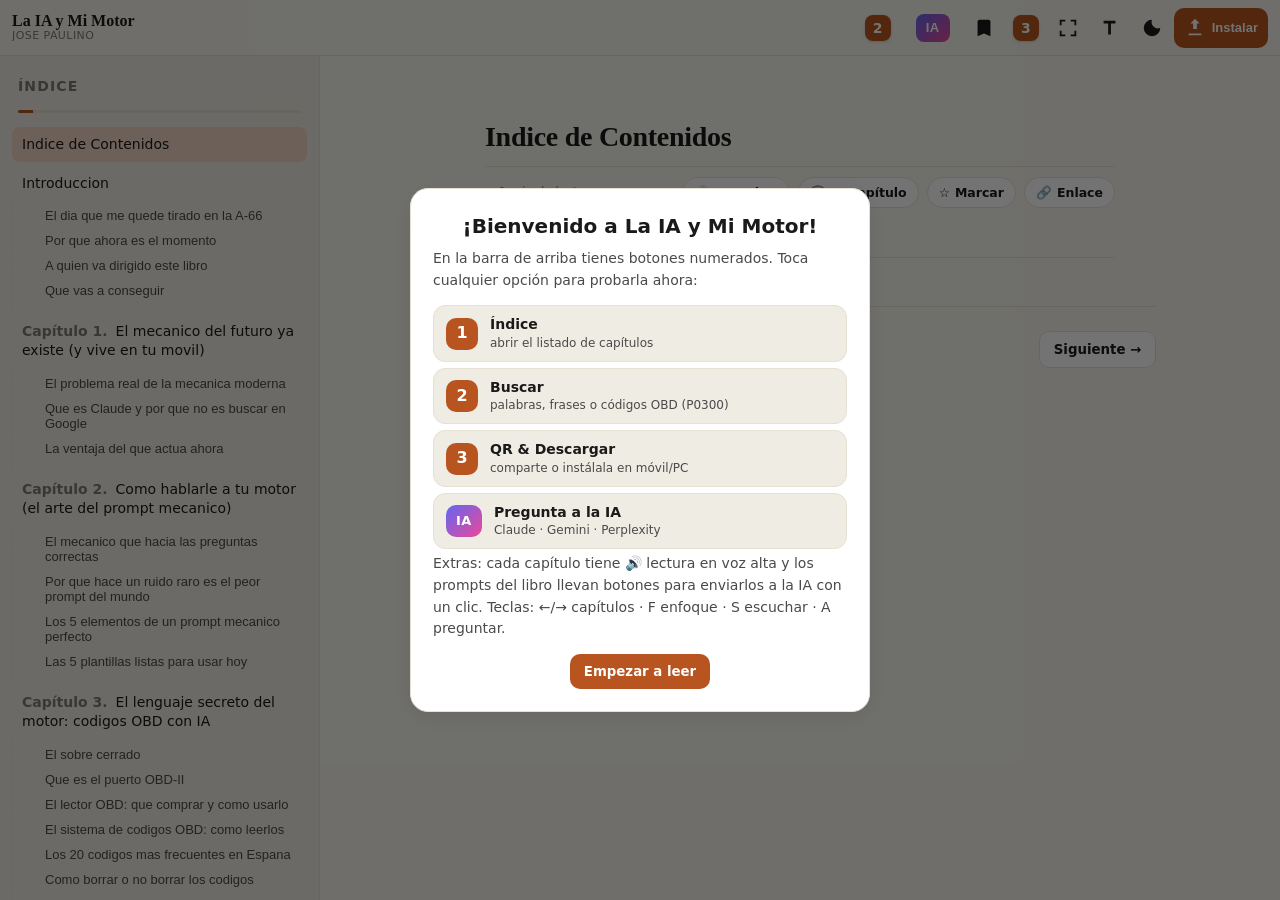
==== index.html @ 802b032d "Rebuild reader at supreme level after sandbox reset The sandbox wiped the previous working tree (com" ====
<!doctype html>
<html lang="es">
<head>
  <meta charset="utf-8" />
  <meta name="viewport" content="width=device-width,initial-scale=1,viewport-fit=cover" />
  <meta name="theme-color" content="#0b0d12" media="(prefers-color-scheme: dark)" />
  <meta name="theme-color" content="#f7f5ef" media="(prefers-color-scheme: light)" />
  <meta name="description" content="La IA y Mi Motor — Libro completo en formato PWA con QR, lectura en voz alta, prompts ejecutables y asistentes IA integrados." />
  <meta name="apple-mobile-web-app-capable" content="yes" />
  <meta name="apple-mobile-web-app-status-bar-style" content="black-translucent" />
  <meta name="apple-mobile-web-app-title" content="La IA y Mi Motor" />
  <link rel="manifest" href="manifest.webmanifest" />
  <link rel="icon" href="icon.svg" type="image/svg+xml" />
  <link rel="apple-touch-icon" href="icon.svg" />
  <link rel="stylesheet" href="styles.css" />
  <title>La IA y Mi Motor — PWA</title>
</head>
<body data-theme="auto" data-font="m">
  <header class="app-header">
    <button id="btnToc" class="icon-btn num" aria-label="Índice de capítulos" title="Abrir índice">
      <span class="num-badge">1</span>
    </button>
    <div class="brand">
      <strong>La IA y Mi Motor</strong>
      <span class="brand-sub">Jose Paulino</span>
    </div>
    <div class="header-actions">
      <button id="btnSearch" class="icon-btn num" aria-label="Buscar en el libro" title="Buscar (Ctrl+K)">
        <span class="num-badge">2</span>
      </button>
      <button id="btnAI" class="icon-btn ai" aria-label="Preguntar a la IA" title="Preguntar a Claude · Gemini · Perplexity (A)">
        <span class="ai-label">IA</span>
      </button>
      <button id="btnBookmark" class="icon-btn" aria-label="Marcadores" title="Marcadores">
        <svg viewBox="0 0 24 24" width="22" height="22" aria-hidden="true"><path fill="currentColor" d="M17 3H7a2 2 0 0 0-2 2v16l7-3 7 3V5a2 2 0 0 0-2-2Z"/></svg>
      </button>
      <button id="btnQR" class="icon-btn num" aria-label="QR y descargar app" title="Compartir QR · Descargar app (móvil/PC)">
        <span class="num-badge">3</span>
      </button>
      <button id="btnFocus" class="icon-btn" aria-label="Modo enfoque" title="Modo enfoque (F)">
        <svg viewBox="0 0 24 24" width="22" height="22" aria-hidden="true"><path fill="currentColor" d="M5 5h4V3H3v6h2V5Zm14 0v4h2V3h-6v2h4ZM5 19v-4H3v6h6v-2H5Zm14 0h-4v2h6v-6h-2v4Z"/></svg>
      </button>
      <button id="btnFont" class="icon-btn" aria-label="Tamaño de texto" title="Tamaño de texto">
        <svg viewBox="0 0 24 24" width="22" height="22" aria-hidden="true"><path fill="currentColor" d="M5 4v3h5v12h3V7h5V4H5Z"/></svg>
      </button>
      <button id="btnTheme" class="icon-btn" aria-label="Tema" title="Tema">
        <svg viewBox="0 0 24 24" width="22" height="22" aria-hidden="true"><path fill="currentColor" d="M12 3a9 9 0 1 0 9 9 7 7 0 0 1-9-9Z"/></svg>
      </button>
      <button id="btnInstall" class="icon-btn install" hidden aria-label="Instalar" title="Instalar como app">
        <svg viewBox="0 0 24 24" width="22" height="22" aria-hidden="true"><path fill="currentColor" d="M5 20h14v-2H5v2Zm7-18-5 5h3v6h4v-6h3l-5-5Z"/></svg>
        <span>Instalar</span>
      </button>
    </div>
    <div class="read-progress" aria-hidden="true"><div id="readProgressBar"></div></div>
  </header>

  <button id="focusExit" class="focus-exit" aria-label="Salir del modo enfoque" title="Salir del modo enfoque (F)">✕ Salir de enfoque</button>

  <aside id="toc" class="toc" aria-label="Índice de contenidos">
    <div class="toc-head">
      <h2>Índice</h2>
      <button id="btnTocClose" class="icon-btn" aria-label="Cerrar índice">×</button>
    </div>
    <div class="toc-progress" aria-hidden="true"><div id="tocProgressBar"></div></div>
    <nav id="tocNav"></nav>
  </aside>

  <main id="reader" class="reader" tabindex="-1">
    <article id="content" class="content">
      <div class="loading">Cargando libro…</div>
    </article>

    <nav class="pager" aria-label="Navegación de capítulos">
      <button id="btnPrev" class="pager-btn">← Anterior</button>
      <div id="pagerInfo" class="pager-info"></div>
      <button id="btnNext" class="pager-btn">Siguiente →</button>
    </nav>
  </main>

  <!-- Floating "ask AI about selection" -->
  <button id="selAsk" class="sel-ask" hidden>💬 Preguntar a la IA</button>

  <!-- QR modal -->
  <div id="qrModal" class="modal" hidden aria-hidden="true" role="dialog" aria-modal="true" aria-labelledby="qrTitle">
    <div class="modal-body">
      <header class="modal-head">
        <h2 id="qrTitle">Comparte el libro</h2>
        <button class="icon-btn modal-close" data-close="qrModal" aria-label="Cerrar">×</button>
      </header>
      <p class="modal-sub">Escanea con tu móvil para abrir esta misma PWA en el capítulo actual. También puedes <a id="qrLinkOpen" target="_blank" rel="noopener">abrir el enlace</a>.</p>
      <div id="qrWarn" class="qr-warn" hidden>
        Estás abriendo el libro desde tu equipo (<code>file://</code>). Este QR solo te funcionará a ti. Para compartirlo con otros, usa <strong>Descargar app</strong> y envía el archivo, o súbelo a un hosting estático.
      </div>
      <div id="qrCanvas" class="qr-canvas" role="img" aria-label="Código QR del libro"></div>
      <div class="qr-url" id="qrUrl"></div>
      <div class="modal-actions">
        <button id="btnQRDownload" class="btn">Descargar QR (PNG)</button>
        <button id="btnQRCopy" class="btn ghost">Copiar enlace</button>
        <button id="btnQRShare" class="btn ghost">Compartir…</button>
        <button id="btnAppDownload" class="btn">⬇ Descargar app (móvil/PC)</button>
      </div>
      <details class="qr-options">
        <summary>Opciones avanzadas</summary>
        <label>URL personalizada
          <input id="qrCustomUrl" type="url" placeholder="https://…" />
        </label>
        <button id="btnQRRegen" class="btn ghost">Regenerar</button>
      </details>
    </div>
  </div>

  <!-- Search modal -->
  <div id="searchModal" class="modal" hidden aria-hidden="true" role="dialog" aria-modal="true" aria-labelledby="searchTitle">
    <div class="modal-body">
      <header class="modal-head">
        <h2 id="searchTitle">Buscar en el libro</h2>
        <button class="icon-btn modal-close" data-close="searchModal" aria-label="Cerrar">×</button>
      </header>
      <input id="searchInput" class="search-input" type="search" placeholder="Palabra, frase o código OBD (ej. P0300)…" autocomplete="off" autocapitalize="off" spellcheck="false" />
      <div id="searchResults" class="search-results" aria-live="polite"></div>
    </div>
  </div>

  <!-- First-launch welcome banner -->
  <div id="welcome" class="welcome" hidden>
    <div class="welcome-body">
      <strong>¡Bienvenido a La IA y Mi Motor!</strong>
      <p class="welcome-sub">En la barra de arriba tienes botones numerados. Toca cualquier opción para probarla ahora:</p>
      <div class="welcome-steps">
        <button type="button" class="welcome-step" data-welcome-action="toc">
          <span class="num-chip">1</span>
          <span class="step-text"><strong>Índice</strong><span class="step-desc">abrir el listado de capítulos</span></span>
        </button>
        <button type="button" class="welcome-step" data-welcome-action="search">
          <span class="num-chip">2</span>
          <span class="step-text"><strong>Buscar</strong><span class="step-desc">palabras, frases o códigos OBD (P0300)</span></span>
        </button>
        <button type="button" class="welcome-step" data-welcome-action="qr">
          <span class="num-chip">3</span>
          <span class="step-text"><strong>QR &amp; Descargar</strong><span class="step-desc">comparte o instálala en móvil/PC</span></span>
        </button>
        <button type="button" class="welcome-step" data-welcome-action="ai">
          <span class="num-chip ai">IA</span>
          <span class="step-text"><strong>Pregunta a la IA</strong><span class="step-desc">Claude · Gemini · Perplexity</span></span>
        </button>
      </div>
      <p class="welcome-tips">Extras: cada capítulo tiene 🔊 lectura en voz alta y los prompts del libro llevan botones para enviarlos a la IA con un clic. Teclas: ←/→ capítulos · F enfoque · S escuchar · A preguntar.</p>
      <button id="btnWelcomeClose" class="btn">Empezar a leer</button>
    </div>
  </div>

  <!-- AI helpers modal -->
  <div id="aiModal" class="modal" hidden aria-hidden="true" role="dialog" aria-modal="true" aria-labelledby="aiTitle">
    <div class="modal-body">
      <header class="modal-head">
        <h2 id="aiTitle">Pregunta a la IA</h2>
        <button class="icon-btn modal-close" data-close="aiModal" aria-label="Cerrar">×</button>
      </header>
      <p class="modal-sub">Tres asistentes recomendados como complemento al libro. Escribe tu duda y elige uno: se abre con tu pregunta lista para enviar.</p>
      <textarea id="aiQuery" class="ai-query" rows="3" placeholder="Ej.: Mi coche pierde potencia al acelerar en frío, ¿qué puede ser?"></textarea>
      <div class="ai-suggest">
        <span>Sugerencias:</span>
        <button type="button" class="chip" data-suggest="Actúa como mecánico senior. Diagnostica este síntoma paso a paso preguntándome lo que necesites: ">Síntoma</button>
        <button type="button" class="chip" data-suggest="Explícame qué significa el código OBD ">Código OBD</button>
        <button type="button" class="chip" data-suggest="Resúmeme en 6 puntos clave el capítulo: ">Resumen capítulo</button>
        <button type="button" class="chip" data-suggest="Compárame estos dos presupuestos de taller y dime cuál tiene más sentido: ">Presupuesto</button>
      </div>
      <div class="ai-grid">
        <button class="ai-card claude" data-ai="claude">
          <span class="ai-name">Claude</span>
          <span class="ai-sub">El asistente del libro · claude.ai</span>
        </button>
        <button class="ai-card gemini" data-ai="gemini">
          <span class="ai-name">Gemini</span>
          <span class="ai-sub">Google AI Studio · aistudio.google.com</span>
        </button>
        <button class="ai-card perplexity" data-ai="perplexity">
          <span class="ai-name">Perplexity</span>
          <span class="ai-sub">Búsqueda con fuentes · perplexity.ai</span>
        </button>
      </div>
      <p class="ai-foot">Se abrirá en una pestaña nueva. <button id="btnAICopy" class="btn ghost small">Copiar pregunta</button></p>
    </div>
  </div>

  <!-- Toast -->
  <div id="toast" class="toast" role="status" aria-live="polite" hidden></div>

  <!-- QR generator: vendored locally for full offline operation -->
  <script src="data.js"></script>
  <script src="vendor-qrcode.js" defer></script>
  <script src="app.js" defer></script>
</body>
</html>
---- styles.css ----
:root {
  --bg: #f7f5ef;
  --bg-soft: #efece3;
  --surface: #ffffff;
  --text: #1a1a1a;
  --text-soft: #4a4a4a;
  --muted: #7a7a7a;
  --accent: #b8541f;
  --accent-soft: #f0d6c5;
  --border: #e6e1d3;
  --shadow: 0 6px 24px rgba(0,0,0,.08);
  --radius: 14px;
  --font-body: "Iowan Old Style", "Charter", "Georgia", "Times New Roman", serif;
  --font-ui: -apple-system, BlinkMacSystemFont, "Segoe UI", Roboto, Inter, system-ui, sans-serif;
  --font-mono: ui-monospace, SFMono-Regular, "JetBrains Mono", Consolas, monospace;
  --reader-width: 70ch;
  --font-scale: 1;
  --header-h: 56px;
}

body[data-theme="dark"], body[data-theme="auto"][data-prefers="dark"] {
  --bg: #0b0d12;
  --bg-soft: #11141b;
  --surface: #161a23;
  --text: #e9e6dd;
  --text-soft: #c4c0b3;
  --muted: #8a8676;
  --accent: #e8a06b;
  --accent-soft: #3a2a1e;
  --border: #232734;
  --shadow: 0 8px 30px rgba(0,0,0,.5);
}

body[data-theme="sepia"] {
  --bg: #f3e9d2;
  --bg-soft: #ecdfc1;
  --surface: #fbf3df;
  --text: #3b2a16;
  --text-soft: #5b432a;
  --muted: #7a6a52;
  --accent: #9a4a14;
  --accent-soft: #ebd3b4;
  --border: #ddc89a;
}

* { box-sizing: border-box; }
html, body { margin: 0; padding: 0; height: 100%; }
body {
  background: var(--bg);
  color: var(--text);
  font-family: var(--font-ui);
  font-size: 16px;
  line-height: 1.55;
  -webkit-font-smoothing: antialiased;
  text-rendering: optimizeLegibility;
  overflow: hidden;
}

/* Header */
.app-header {
  position: fixed;
  inset: 0 0 auto 0;
  height: var(--header-h);
  display: flex; align-items: center; gap: 8px;
  padding: 0 12px;
  background: color-mix(in srgb, var(--bg) 85%, transparent);
  backdrop-filter: saturate(140%) blur(12px);
  -webkit-backdrop-filter: saturate(140%) blur(12px);
  border-bottom: 1px solid var(--border);
  z-index: 30;
  padding-top: env(safe-area-inset-top);
}
.read-progress {
  position: absolute;
  left: 0; right: 0; bottom: -1px;
  height: 3px; background: transparent;
}
#readProgressBar { height: 100%; width: 0%; background: var(--accent); transition: width .15s linear; }

.brand { display: flex; flex-direction: column; line-height: 1.05; flex: 1; min-width: 0; overflow: hidden; }
.brand strong { font-family: var(--font-body); font-weight: 700; font-size: 16px; white-space: nowrap; overflow: hidden; text-overflow: ellipsis; }
.brand-sub { font-size: 11px; color: var(--muted); letter-spacing: .04em; text-transform: uppercase; }
.header-actions { display: flex; align-items: center; gap: 2px; }

.icon-btn {
  display: inline-flex; align-items: center; justify-content: center;
  gap: 6px;
  width: 40px; height: 40px;
  border-radius: 10px;
  border: 0; background: transparent; color: var(--text);
  cursor: pointer;
  transition: background .15s ease, transform .1s ease;
}
.icon-btn:hover { background: var(--bg-soft); }
.icon-btn:active { transform: scale(.96); }
.icon-btn.num .num-badge {
  display: inline-flex; align-items: center; justify-content: center;
  width: 26px; height: 26px;
  border-radius: 8px;
  background: var(--accent); color: #fff;
  font-weight: 700; font-size: 14px;
  font-family: var(--font-ui);
  box-shadow: 0 1px 3px rgba(0,0,0,.15);
}
.icon-btn.num:hover .num-badge { filter: brightness(1.1); }
.icon-btn.ai { width: auto; padding: 0 12px; margin-left: 4px; }
.icon-btn.ai .ai-label {
  display: inline-flex; align-items: center; justify-content: center;
  height: 28px; padding: 0 10px;
  border-radius: 8px;
  background: linear-gradient(135deg, #6366f1, #ec4899);
  color: #fff; font-weight: 700; letter-spacing: .04em; font-size: 13px;
}
.icon-btn.ai:hover .ai-label { filter: brightness(1.1); }
.icon-btn.install { width: auto; padding: 0 10px; background: var(--accent); color: #fff; }
.icon-btn.install:hover { background: color-mix(in srgb, var(--accent) 88%, #000); }
.icon-btn.install span { font-size: 13px; font-weight: 600; }

/* TOC */
.toc {
  position: fixed;
  top: var(--header-h);
  left: 0;
  width: 320px;
  height: calc(100% - var(--header-h));
  background: var(--bg-soft);
  border-right: 1px solid var(--border);
  overflow-y: auto;
  padding: 16px 12px 32px;
  transform: translateX(0);
  transition: transform .25s ease;
  z-index: 25;
  padding-bottom: calc(32px + env(safe-area-inset-bottom));
}
.toc.collapsed { transform: translateX(-100%); }
.toc-head { display: flex; align-items: center; justify-content: space-between; padding: 4px 6px 12px; }
.toc-head h2 { margin: 0; font-size: 14px; letter-spacing: .08em; text-transform: uppercase; color: var(--muted); }
.toc-head .icon-btn { font-size: 22px; width: 32px; height: 32px; }
#btnTocClose { display: none; }

.toc-progress { height: 3px; background: var(--border); border-radius: 999px; margin: 0 6px 14px; overflow: hidden; }
#tocProgressBar { height: 100%; width: 0%; background: var(--accent); transition: width .3s ease; }

.toc nav ol { list-style: none; padding: 0; margin: 0; }
.toc .ch-item { margin: 4px 0; }
.toc .ch-btn {
  display: block; width: 100%; text-align: left;
  background: transparent; border: 0; color: var(--text);
  padding: 8px 10px; border-radius: 8px;
  font: 500 14px/1.35 var(--font-ui); cursor: pointer;
}
.toc .ch-btn:hover { background: var(--surface); }
.toc .ch-btn.active { background: var(--accent-soft); color: var(--text); }
.toc .ch-btn .ch-num { color: var(--muted); font-weight: 700; margin-right: 8px; font-variant-numeric: tabular-nums; }
.toc .sec-list { list-style: none; padding: 2px 0 6px 24px; margin: 0 0 4px; border-left: 1px dashed var(--border); }
.toc .sec-list li { margin: 2px 0; }
.toc .sec-link {
  display: block; padding: 4px 8px; border-radius: 6px;
  color: var(--text-soft); font-size: 13px; text-decoration: none;
  background: transparent; border: 0; text-align: left; width: 100%; cursor: pointer;
}
.toc .sec-link:hover { background: var(--surface); color: var(--text); }

/* Reader */
.reader {
  position: fixed;
  top: var(--header-h);
  left: 320px;
  right: 0; bottom: 0;
  overflow-y: auto;
  padding: 32px 24px 80px;
  scroll-behavior: smooth;
  padding-bottom: calc(80px + env(safe-area-inset-bottom));
}
.reader:focus { outline: none; }

.content {
  max-width: var(--reader-width);
  margin: 0 auto;
  font-family: var(--font-body);
  font-size: calc(18px * var(--font-scale));
  line-height: 1.7;
  color: var(--text);
}
.content h1 { font-size: calc(28px * var(--font-scale)); line-height: 1.2; margin: 32px 0 8px; letter-spacing: -.01em; }
.content h1 .ch-tag { display: block; font-size: 12px; letter-spacing: .25em; color: var(--accent); text-transform: uppercase; margin-bottom: 8px; font-family: var(--font-ui); font-weight: 700; }
.content h2 { font-size: calc(22px * var(--font-scale)); margin: 36px 0 8px; letter-spacing: -.005em; }
.content h3 { font-size: calc(18px * var(--font-scale)); margin: 28px 0 8px; color: var(--text-soft); }
.content p { margin: 0 0 1.05em; hyphens: auto; -webkit-hyphens: auto; }
.content p.lead { font-size: calc(20px * var(--font-scale)); color: var(--text-soft); }
.content blockquote {
  margin: 1.2em 0; padding: .8em 1.1em;
  border-left: 3px solid var(--accent);
  background: var(--bg-soft); border-radius: 0 10px 10px 0;
  color: var(--text-soft);
}
.content ul.book-list { padding-left: 1.2em; }
.content ul.book-list li { margin: .25em 0; }
.content .reflection {
  margin: 1.4em 0;
  padding: 16px 18px; border-radius: 12px;
  background: var(--accent-soft); color: var(--text);
  border: 1px solid color-mix(in srgb, var(--accent) 40%, var(--border));
}
.content .reflection strong { color: var(--accent); text-transform: uppercase; font-size: 11px; letter-spacing: .18em; display: block; margin-bottom: 6px; }
.content .prompt-box {
  margin: 1.4em 0;
  padding: 16px 18px; border-radius: 12px;
  background: var(--bg-soft); border: 1px solid var(--border);
  font-family: var(--font-mono); font-size: calc(14px * var(--font-scale));
  white-space: pre-wrap; line-height: 1.55;
}
.content mark { background: color-mix(in srgb, var(--accent) 35%, transparent); color: inherit; padding: 0 2px; border-radius: 3px; }

.section-anchor { scroll-margin-top: calc(var(--header-h) + 16px); }

/* Chapter action bar */
.ch-actions {
  display: flex; flex-wrap: wrap; align-items: center; gap: 8px;
  margin: 12px 0 24px;
  padding: 10px 0;
  border-top: 1px solid var(--border);
  border-bottom: 1px solid var(--border);
  font-family: var(--font-ui);
}
.ch-meta { font-size: 12px; color: var(--muted); margin-right: auto; }
.ch-act {
  display: inline-flex; align-items: center; gap: 5px;
  background: var(--surface); border: 1px solid var(--border); color: var(--text);
  padding: 7px 11px; border-radius: 999px;
  font-size: 12.5px; font-weight: 600; cursor: pointer;
  font-family: var(--font-ui);
  transition: background .15s ease, border-color .15s ease;
}
.ch-act:hover { background: var(--accent-soft); border-color: var(--accent); }
.ch-act.active { background: var(--accent); color: #fff; border-color: var(--accent); }

/* Prompt cards (executable prompts) */
.prompt-card {
  margin: 1.4em 0;
  border: 1px solid color-mix(in srgb, var(--accent) 45%, var(--border));
  border-radius: 14px;
  overflow: hidden;
  box-shadow: 0 2px 10px rgba(0,0,0,.05);
}
.prompt-card .prompt-box { margin: 0; border: 0; border-radius: 0; }
.prompt-bar {
  display: flex; flex-wrap: wrap; align-items: center; justify-content: space-between; gap: 8px;
  padding: 8px 12px;
  background: color-mix(in srgb, var(--accent) 12%, var(--surface));
  border-bottom: 1px solid color-mix(in srgb, var(--accent) 30%, var(--border));
  font-family: var(--font-ui);
}
.prompt-label {
  font-size: 10px; font-weight: 800; letter-spacing: .18em;
  color: var(--accent);
}
.prompt-btns { display: flex; flex-wrap: wrap; gap: 6px; }
.p-btn {
  border: 1px solid var(--border); background: var(--surface); color: var(--text);
  padding: 5px 10px; border-radius: 8px;
  font-size: 12px; font-weight: 700; cursor: pointer;
  font-family: var(--font-ui);
}
.p-btn:hover { filter: brightness(1.06); }
.p-btn.claude { border-color: #d97706; color: #d97706; }
.p-btn.gemini { border-color: #4285f4; color: #4285f4; }
.p-btn.pplx { border-color: #20b8cd; color: #20b8cd; }
body[data-theme="dark"] .p-btn.claude, body[data-theme="auto"][data-prefers="dark"] .p-btn.claude { color: #f3a366; border-color: #f3a366; }

/* Floating selection button */
.sel-ask {
  position: fixed; z-index: 45;
  background: linear-gradient(135deg, #6366f1, #ec4899);
  color: #fff; border: 0;
  padding: 9px 14px; border-radius: 999px;
  font: 700 13px var(--font-ui);
  cursor: pointer;
  box-shadow: 0 4px 16px rgba(0,0,0,.25);
}
.sel-ask:hover { filter: brightness(1.08); }

/* Focus mode */
.focus-exit {
  display: none;
  position: fixed; top: 12px; right: 12px; z-index: 70;
  background: var(--surface); color: var(--text);
  border: 1px solid var(--border);
  padding: 8px 14px; border-radius: 999px;
  font: 600 12.5px var(--font-ui);
  cursor: pointer;
  box-shadow: var(--shadow);
  opacity: .75;
}
.focus-exit:hover { opacity: 1; }
body.focus-mode .app-header,
body.focus-mode .toc,
body.focus-mode .pager { display: none !important; }
body.focus-mode .reader { top: 0; left: 0 !important; padding-top: 48px; }
body.focus-mode .ch-actions { border-top: 0; }
body.focus-mode .focus-exit { display: inline-flex; }

/* Pager */
.pager {
  max-width: var(--reader-width);
  margin: 48px auto 0;
  display: flex; align-items: center; justify-content: space-between;
  gap: 12px;
  padding-top: 24px; border-top: 1px solid var(--border);
}
.pager-btn {
  background: var(--surface); border: 1px solid var(--border); color: var(--text);
  padding: 10px 14px; border-radius: 10px; cursor: pointer; font-weight: 600;
  font-family: var(--font-ui);
}
.pager-btn:disabled { opacity: .4; cursor: not-allowed; }
.pager-info { font-size: 12px; color: var(--muted); text-align: center; flex: 1; }

/* Modal */
.modal {
  position: fixed; inset: 0; z-index: 50;
  background: rgba(0,0,0,.45);
  display: grid; place-items: center;
  padding: 16px;
  animation: fade .15s ease;
}
.modal[hidden] { display: none; }
@keyframes fade { from { opacity: 0; } to { opacity: 1; } }
.modal-body {
  background: var(--surface); color: var(--text);
  width: min(520px, 100%);
  max-height: 90vh; overflow: auto;
  border-radius: 18px; padding: 20px;
  box-shadow: var(--shadow);
  border: 1px solid var(--border);
}
.modal-head { display: flex; align-items: center; justify-content: space-between; margin-bottom: 8px; }
.modal-head h2 { margin: 0; font-size: 18px; }
.modal-sub { font-size: 13px; color: var(--text-soft); margin: 0 0 14px; }
.modal-sub a { color: var(--accent); }
.modal-close { font-size: 28px; width: 44px; height: 44px; }

/* Welcome */
.welcome {
  position: fixed; inset: 0; z-index: 60;
  background: rgba(0,0,0,.55);
  display: grid; place-items: center;
  padding: 16px;
}
.welcome[hidden] { display: none; }
.welcome-body {
  background: var(--surface); color: var(--text);
  border: 1px solid var(--border);
  border-radius: 18px; padding: 22px;
  width: min(460px, 100%);
  max-height: 92vh; overflow: auto;
  box-shadow: var(--shadow);
  text-align: center;
}
.welcome-body strong { display: block; font-size: 20px; margin-bottom: 6px; }
.welcome-body p { font-size: 14px; color: var(--text-soft); line-height: 1.55; margin: 0 0 14px; }
.welcome-sub { text-align: left; font-size: 13px; color: var(--text-soft); margin: 0 0 10px; }
.welcome-tips { text-align: left; font-size: 11.5px; color: var(--muted); margin: 12px 0 14px; line-height: 1.5; }
.welcome-steps { display: flex; flex-direction: column; gap: 6px; margin: 0 0 4px; }
.welcome-step {
  all: unset;
  display: flex; align-items: center; gap: 12px;
  padding: 10px 12px; border-radius: 12px;
  background: var(--bg-soft);
  border: 1px solid var(--border);
  color: var(--text);
  cursor: pointer; text-align: left;
  font-family: var(--font-ui);
  transition: transform .1s ease, background .15s ease, border-color .15s ease;
}
.welcome-step:hover, .welcome-step:focus-visible {
  background: var(--accent-soft);
  border-color: var(--accent);
}
.welcome-step:active { transform: scale(.985); }
.welcome-step .step-text { display: flex; flex-direction: column; line-height: 1.25; }
.welcome-step .step-text strong { font-size: 14px; font-weight: 700; display: inline; margin: 0; }
.welcome-step .step-desc { font-size: 12px; color: var(--text-soft); margin-top: 2px; }
.num-chip {
  flex-shrink: 0;
  display: inline-flex; align-items: center; justify-content: center;
  width: 32px; height: 32px;
  border-radius: 10px;
  background: var(--accent); color: #fff;
  font-weight: 800; font-size: 16px; font-family: var(--font-ui);
}
.num-chip.ai {
  width: auto; padding: 0 10px; font-size: 13px; letter-spacing: .04em;
  background: linear-gradient(135deg, #6366f1, #ec4899);
}

/* AI modal */
.ai-query {
  width: 100%; box-sizing: border-box;
  padding: 12px; border-radius: 12px;
  border: 1px solid var(--border);
  background: var(--bg-soft); color: var(--text);
  font-family: var(--font-ui); font-size: 14px; line-height: 1.5;
  resize: vertical; min-height: 70px;
}
.ai-suggest {
  display: flex; flex-wrap: wrap; gap: 6px; align-items: center;
  margin: 10px 0;
  font-size: 12px; color: var(--muted);
}
.ai-suggest .chip {
  background: var(--bg-soft); color: var(--text);
  border: 1px solid var(--border);
  padding: 5px 10px; border-radius: 999px;
  font-size: 12px; cursor: pointer;
  font-family: var(--font-ui);
}
.ai-suggest .chip:hover { background: var(--accent-soft); border-color: var(--accent); }
.ai-grid {
  display: grid; grid-template-columns: 1fr; gap: 8px;
  margin: 14px 0 6px;
}
@media (min-width: 480px) { .ai-grid { grid-template-columns: 1fr 1fr 1fr; } }
.ai-card {
  display: flex; flex-direction: column; align-items: flex-start; gap: 4px;
  text-align: left;
  padding: 12px 14px; border-radius: 12px;
  border: 1px solid var(--border); background: var(--surface);
  color: var(--text); cursor: pointer;
  font-family: var(--font-ui);
  transition: transform .12s ease, box-shadow .12s ease;
}
.ai-card:hover { transform: translateY(-1px); box-shadow: var(--shadow); }
.ai-card .ai-name { font-weight: 700; font-size: 15px; }
.ai-card .ai-sub { font-size: 11.5px; color: var(--muted); }
.ai-card.claude { border-color: #d97706; box-shadow: inset 3px 0 0 #d97706; }
.ai-card.gemini { border-color: #4285f4; box-shadow: inset 3px 0 0 #4285f4; }
.ai-card.perplexity { border-color: #20b8cd; box-shadow: inset 3px 0 0 #20b8cd; }
.ai-foot {
  display: flex; justify-content: space-between; align-items: center;
  font-size: 12px; color: var(--muted); margin: 12px 0 0;
}
.btn.small { padding: 6px 10px; font-size: 12px; }

body.modal-open { overflow: hidden; }

/* QR */
.qr-canvas {
  display: grid; place-items: center;
  padding: 16px; background: #fff; border-radius: 14px;
  border: 1px solid var(--border);
  min-height: 260px;
}
.qr-warn {
  background: color-mix(in srgb, var(--accent) 22%, var(--surface));
  color: var(--text);
  border: 1px solid color-mix(in srgb, var(--accent) 50%, var(--border));
  padding: 10px 12px; border-radius: 10px;
  font-size: 12.5px; line-height: 1.45;
  margin: 0 0 12px;
}
.qr-warn code { font-family: var(--font-mono); font-size: 11.5px; }
.qr-canvas svg, .qr-canvas img, .qr-canvas canvas { display: block; max-width: 100%; height: auto; }
.qr-url {
  margin-top: 10px; font-family: var(--font-mono); font-size: 12px;
  color: var(--text-soft); word-break: break-all; text-align: center;
}
.modal-actions { display: flex; flex-wrap: wrap; gap: 8px; margin-top: 14px; }
.btn {
  background: var(--accent); color: #fff; border: 0;
  padding: 10px 14px; border-radius: 10px; cursor: pointer; font-weight: 600;
  font-family: var(--font-ui);
}
.btn.ghost { background: transparent; color: var(--text); border: 1px solid var(--border); }
.btn:hover { filter: brightness(1.05); }
.qr-options { margin-top: 14px; font-size: 13px; }
.qr-options summary { cursor: pointer; color: var(--text-soft); }
.qr-options label { display: block; margin: 10px 0 8px; font-size: 12px; color: var(--text-soft); }
.qr-options input {
  width: 100%; padding: 9px 10px; border-radius: 9px;
  border: 1px solid var(--border); background: var(--bg-soft); color: var(--text);
  font-family: var(--font-mono); font-size: 12px;
}

/* Search */
.search-input {
  width: 100%;
  padding: 12px 14px;
  border-radius: 12px;
  border: 1px solid var(--border);
  background: var(--bg-soft); color: var(--text);
  font-size: 16px;
  margin-bottom: 12px;
}
.search-results { max-height: 60vh; overflow-y: auto; }
.search-item {
  display: block; width: 100%; text-align: left;
  background: transparent; color: inherit;
  padding: 10px 12px; border-radius: 10px; margin-bottom: 6px; cursor: pointer;
  border: 1px solid transparent;
  font-family: var(--font-ui);
}
.search-item:hover { background: var(--bg-soft); border-color: var(--border); }
.search-item .si-title { font-weight: 600; font-size: 14px; margin-bottom: 4px; }
.search-item .si-snippet { font-size: 13px; color: var(--text-soft); line-height: 1.45; }
.search-empty { color: var(--muted); font-size: 13px; padding: 8px; }
.obd-hit {
  border: 1px solid color-mix(in srgb, var(--accent) 45%, var(--border));
  background: color-mix(in srgb, var(--accent) 8%, var(--surface));
  border-radius: 12px; padding: 10px; margin-bottom: 10px;
}
.obd-code { font-size: 13px; margin: 2px 4px 8px; color: var(--text-soft); }
.obd-code strong { color: var(--accent); font-family: var(--font-mono); }
.search-item.obd { font-weight: 600; font-size: 13.5px; }

/* Toast */
.toast {
  position: fixed;
  left: 50%; bottom: calc(24px + env(safe-area-inset-bottom));
  transform: translateX(-50%);
  background: var(--text); color: var(--bg);
  padding: 10px 16px; border-radius: 999px;
  box-shadow: var(--shadow); font-size: 13px;
  z-index: 100;
  animation: slideUp .2s ease;
}
@keyframes slideUp { from { transform: translate(-50%, 8px); opacity: 0; } to { transform: translate(-50%, 0); opacity: 1; } }

.loading {
  padding: 60px 0; text-align: center;
  color: var(--muted); font-style: italic;
}

/* Font scales */
body[data-font="s"] { --font-scale: .9; }
body[data-font="m"] { --font-scale: 1; }
body[data-font="l"] { --font-scale: 1.12; }
body[data-font="xl"] { --font-scale: 1.25; }

/* Responsive */
@media (max-width: 900px) {
  .toc { width: 84%; max-width: 360px; box-shadow: var(--shadow); }
  .toc.collapsed { transform: translateX(-110%); }
  .reader { left: 0; padding: 24px 18px 80px; }
  #btnTocClose { display: inline-flex; }
  .ch-act span { display: none; }
  .ch-act { padding: 7px 10px; font-size: 14px; }
}
@media (min-width: 901px) {
  #btnToc { display: none; }
  .toc { transform: translateX(0) !important; }
  body.focus-mode .toc { transform: translateX(-100%) !important; }
}

@media (prefers-reduced-motion: reduce) {
  * { animation: none !important; transition: none !important; scroll-behavior: auto !important; }
}

/* Print */
@media print {
  .app-header, .toc, .pager, .modal, .toast, .ch-actions, .sel-ask, .focus-exit, .welcome { display: none !important; }
  .reader { position: static; left: 0; padding: 0; overflow: visible; }
  .content { max-width: none; font-size: 11pt; }
  body { overflow: visible; }
  .prompt-bar { display: none !important; }
  .prompt-card { border: 1px solid #999; }
}
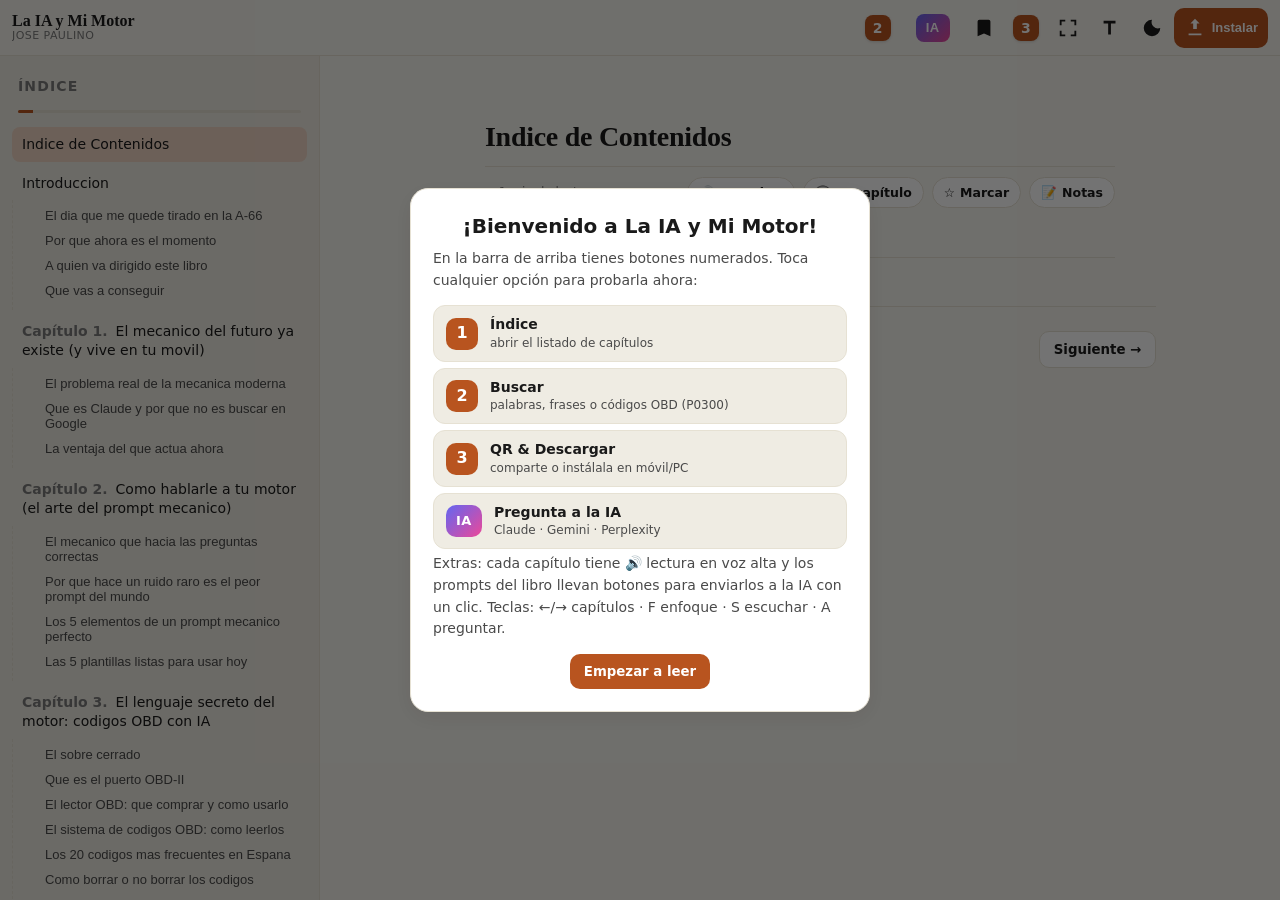
==== commit f9f161ca: "Audiobook player, voice dictation and per-chapter notes "Que lo habla" upgrade — the book now reads " ====
--- a/index.html
+++ b/index.html
@@ -80,6 +80,29 @@
   <!-- Floating "ask AI about selection" -->
   <button id="selAsk" class="sel-ask" hidden>💬 Preguntar a la IA</button>
 
+  <!-- Audiobook player -->
+  <div id="audioPlayer" class="audio-player" hidden role="region" aria-label="Reproductor de audiolibro">
+    <button id="apPrev" class="ap-btn" title="Capítulo anterior">⏮</button>
+    <button id="apPlay" class="ap-btn main" title="Pausar / Reanudar">⏸</button>
+    <button id="apNext" class="ap-btn" title="Capítulo siguiente">⏭</button>
+    <span id="apInfo" class="ap-info"></span>
+    <select id="apRate" class="ap-select" title="Velocidad de lectura">
+      <option value="0.8">0.8×</option>
+      <option value="1" selected>1×</option>
+      <option value="1.25">1.25×</option>
+      <option value="1.5">1.5×</option>
+      <option value="1.75">1.75×</option>
+    </select>
+    <select id="apVoice" class="ap-select voice" title="Voz"></select>
+    <select id="apSleep" class="ap-select" title="Temporizador de apagado">
+      <option value="">⏰</option>
+      <option value="15">15 min</option>
+      <option value="30">30 min</option>
+      <option value="60">60 min</option>
+    </select>
+    <button id="apStop" class="ap-btn" title="Detener lectura">✕</button>
+  </div>
+
   <!-- QR modal -->
   <div id="qrModal" class="modal" hidden aria-hidden="true" role="dialog" aria-modal="true" aria-labelledby="qrTitle">
     <div class="modal-body">
@@ -157,7 +180,10 @@
         <button class="icon-btn modal-close" data-close="aiModal" aria-label="Cerrar">×</button>
       </header>
       <p class="modal-sub">Tres asistentes recomendados como complemento al libro. Escribe tu duda y elige uno: se abre con tu pregunta lista para enviar.</p>
-      <textarea id="aiQuery" class="ai-query" rows="3" placeholder="Ej.: Mi coche pierde potencia al acelerar en frío, ¿qué puede ser?"></textarea>
+      <div class="ai-input-row">
+        <textarea id="aiQuery" class="ai-query" rows="3" placeholder="Ej.: Mi coche pierde potencia al acelerar en frío, ¿qué puede ser?"></textarea>
+        <button id="btnMic" class="mic-btn" title="Dictar pregunta por voz" aria-label="Dictar por voz">🎤</button>
+      </div>
       <div class="ai-suggest">
         <span>Sugerencias:</span>
         <button type="button" class="chip" data-suggest="Actúa como mecánico senior. Diagnostica este síntoma paso a paso preguntándome lo que necesites: ">Síntoma</button>
@@ -183,6 +209,21 @@
     </div>
   </div>
 
+  <!-- Notes modal -->
+  <div id="notesModal" class="modal" hidden aria-hidden="true" role="dialog" aria-modal="true" aria-labelledby="notesTitle">
+    <div class="modal-body">
+      <header class="modal-head">
+        <h2 id="notesTitle">📝 Mis notas</h2>
+        <button class="icon-btn modal-close" data-close="notesModal" aria-label="Cerrar">×</button>
+      </header>
+      <p class="modal-sub" id="notesChapter"></p>
+      <textarea id="notesArea" class="ai-query notes-area" rows="8" placeholder="Escribe aquí tus apuntes de este capítulo… Se guardan solos en este dispositivo."></textarea>
+      <div class="modal-actions">
+        <button id="btnNotesExport" class="btn ghost">⬇ Exportar todas mis notas (.txt)</button>
+      </div>
+    </div>
+  </div>
+
   <!-- Toast -->
   <div id="toast" class="toast" role="status" aria-live="polite" hidden></div>
 
--- a/styles.css
+++ b/styles.css
@@ -513,6 +513,73 @@
 .obd-code strong { color: var(--accent); font-family: var(--font-mono); }
 .search-item.obd { font-weight: 600; font-size: 13.5px; }
 
+/* Audiobook player */
+.audio-player {
+  position: fixed;
+  left: 50%; bottom: calc(16px + env(safe-area-inset-bottom));
+  transform: translateX(-50%);
+  display: flex; align-items: center; gap: 6px;
+  background: var(--surface); color: var(--text);
+  border: 1px solid var(--border);
+  border-radius: 999px;
+  padding: 8px 12px;
+  box-shadow: var(--shadow);
+  z-index: 40;
+  max-width: calc(100vw - 24px);
+  flex-wrap: nowrap;
+  font-family: var(--font-ui);
+}
+.audio-player[hidden] { display: none; }
+.ap-btn {
+  border: 0; background: transparent; color: var(--text);
+  width: 34px; height: 34px; border-radius: 50%;
+  font-size: 15px; cursor: pointer;
+  display: inline-flex; align-items: center; justify-content: center;
+}
+.ap-btn:hover { background: var(--bg-soft); }
+.ap-btn.main {
+  background: var(--accent); color: #fff;
+  width: 40px; height: 40px; font-size: 17px;
+}
+.ap-btn.main:hover { filter: brightness(1.08); }
+.ap-info {
+  font-size: 11.5px; color: var(--text-soft);
+  min-width: 90px; max-width: 160px;
+  white-space: nowrap; overflow: hidden; text-overflow: ellipsis;
+}
+.ap-select {
+  border: 1px solid var(--border); background: var(--bg-soft); color: var(--text);
+  border-radius: 8px; padding: 5px 4px;
+  font-size: 11.5px; font-family: var(--font-ui);
+  max-width: 74px; cursor: pointer;
+}
+.ap-select.voice { max-width: 110px; }
+@media (max-width: 640px) {
+  .ap-select.voice { display: none; }
+  .ap-info { min-width: 60px; max-width: 90px; }
+}
+
+/* Mic (dictation) */
+.ai-input-row { display: flex; gap: 8px; align-items: stretch; }
+.ai-input-row .ai-query { flex: 1; }
+.mic-btn {
+  flex-shrink: 0; width: 46px;
+  border-radius: 12px;
+  border: 1px solid var(--border);
+  background: var(--bg-soft); color: var(--text);
+  font-size: 19px; cursor: pointer;
+  transition: background .15s ease;
+}
+.mic-btn:hover { background: var(--accent-soft); border-color: var(--accent); }
+.mic-btn.rec {
+  background: #dc2626; border-color: #dc2626; color: #fff;
+  animation: pulse 1.2s ease infinite;
+}
+@keyframes pulse { 0%,100% { box-shadow: 0 0 0 0 rgba(220,38,38,.4); } 50% { box-shadow: 0 0 0 8px rgba(220,38,38,0); } }
+
+/* Notes */
+.notes-area { min-height: 160px; font-size: 14.5px; }
+
 /* Toast */
 .toast {
   position: fixed;
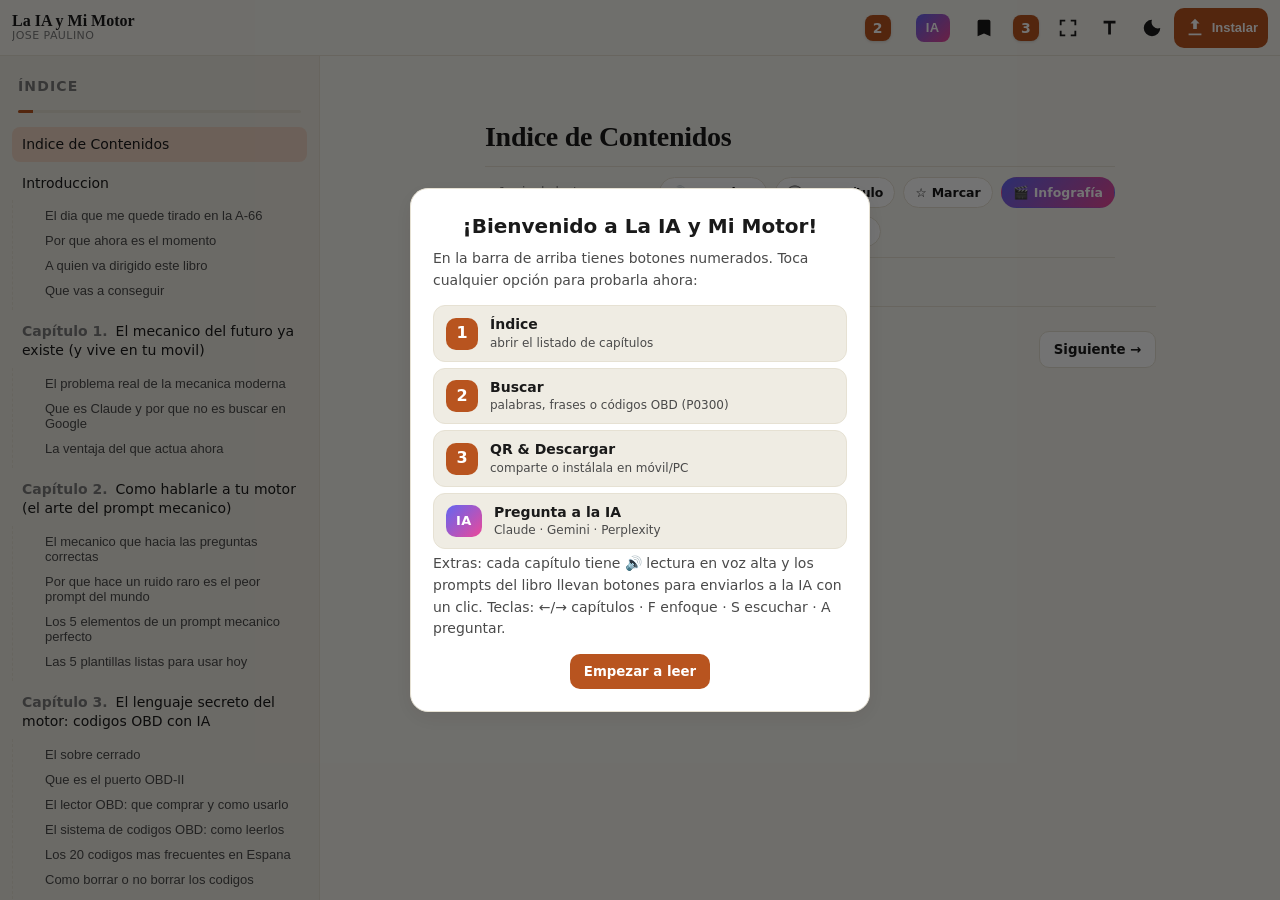
==== commit 18f9676f: "Story-style video infographics per lesson and video library Each chapter now has a 🎬 Infografía butt" ====
--- a/index.html
+++ b/index.html
@@ -209,6 +209,34 @@
     </div>
   </div>
 
+  <!-- Infographic story overlay -->
+  <div id="igOverlay" class="ig-overlay" hidden role="dialog" aria-modal="true" aria-label="Infografía de la lección">
+    <div id="igBar" class="ig-bar" aria-hidden="true"></div>
+    <div class="ig-controls">
+      <button id="igVoice" class="ig-ctl" title="Narración por voz">🔇</button>
+      <button id="igClose" class="ig-ctl" title="Cerrar (Esc)">✕</button>
+    </div>
+    <div id="igSlide" class="ig-slide"></div>
+    <button id="igPrevZone" class="ig-zone left" aria-label="Anterior"></button>
+    <button id="igNextZone" class="ig-zone right" aria-label="Siguiente"></button>
+  </div>
+
+  <!-- Videos modal -->
+  <div id="videosModal" class="modal" hidden aria-hidden="true" role="dialog" aria-modal="true" aria-labelledby="videosTitle">
+    <div class="modal-body videos-body">
+      <header class="modal-head">
+        <h2 id="videosTitle">📹 Vídeos de la lección</h2>
+        <button class="icon-btn modal-close" data-close="videosModal" aria-label="Cerrar">×</button>
+      </header>
+      <p class="modal-sub">Reels e infografías en vídeo que acompañan al libro. Los vídeos necesitan internet; la infografía animada 🎬 funciona sin conexión.</p>
+      <div id="videosList" class="videos-list"></div>
+      <div class="video-add">
+        <input id="videoAddInput" type="url" placeholder="Pega un enlace de Instagram o YouTube…" />
+        <button id="btnVideoAdd" class="btn small">＋ Añadir a este capítulo</button>
+      </div>
+    </div>
+  </div>
+
   <!-- Notes modal -->
   <div id="notesModal" class="modal" hidden aria-hidden="true" role="dialog" aria-modal="true" aria-labelledby="notesTitle">
     <div class="modal-body">
--- a/styles.css
+++ b/styles.css
@@ -580,6 +580,137 @@
 /* Notes */
 .notes-area { min-height: 160px; font-size: 14.5px; }
 
+/* Infographic story overlay */
+.ig-overlay {
+  position: fixed; inset: 0; z-index: 80;
+  background: radial-gradient(120% 120% at 20% 0%, #2a1a10 0%, #0b0d12 55%, #05060a 100%);
+  display: flex; align-items: center; justify-content: center;
+}
+.ig-overlay[hidden] { display: none; }
+.ig-bar {
+  position: absolute; top: calc(10px + env(safe-area-inset-top)); left: 12px; right: 12px;
+  display: flex; gap: 4px; z-index: 3;
+}
+.ig-seg {
+  flex: 1; height: 3px; border-radius: 999px;
+  background: rgba(255,255,255,.25); overflow: hidden; position: relative;
+}
+.ig-seg.done { background: #f3a366; }
+.ig-seg.cur .ig-fill {
+  position: absolute; inset: 0; transform-origin: left;
+  background: #f3a366;
+  animation: igfill 7s linear forwards;
+}
+@keyframes igfill { from { transform: scaleX(0); } to { transform: scaleX(1); } }
+.ig-controls {
+  position: absolute; top: calc(22px + env(safe-area-inset-top)); right: 12px;
+  display: flex; gap: 6px; z-index: 3;
+}
+.ig-ctl {
+  width: 40px; height: 40px; border-radius: 50%;
+  border: 1px solid rgba(255,255,255,.25);
+  background: rgba(0,0,0,.35); color: #fff;
+  font-size: 16px; cursor: pointer;
+}
+.ig-ctl:hover, .ig-ctl.on { background: rgba(243,163,102,.35); border-color: #f3a366; }
+.ig-slide {
+  width: min(560px, 92vw);
+  max-height: 80vh;
+  padding: 24px;
+  text-align: center;
+  color: #f5efe4;
+  z-index: 2;
+  pointer-events: none;
+}
+.ig-inner { animation: igin .5s ease; }
+@keyframes igin { from { opacity: 0; transform: translateY(16px) scale(.97); } to { opacity: 1; transform: none; } }
+.ig-tag {
+  display: inline-block;
+  font: 800 11px/1 var(--font-ui);
+  letter-spacing: .28em; text-transform: uppercase;
+  color: #f3a366;
+  border: 1px solid rgba(243,163,102,.4);
+  padding: 8px 14px; border-radius: 999px;
+  margin-bottom: 22px;
+}
+.ig-title {
+  font: 700 clamp(24px, 5vw, 40px)/1.15 var(--font-body);
+  margin-bottom: 18px;
+  text-wrap: balance;
+}
+.ig-stat {
+  font: 800 clamp(36px, 9vw, 64px)/1 var(--font-ui);
+  color: #f3a366;
+  margin: 10px 0 18px;
+  animation: igpop .6s cubic-bezier(.2, 1.4, .4, 1) .2s backwards;
+}
+@keyframes igpop { from { opacity: 0; transform: scale(.5); } to { opacity: 1; transform: scale(1); } }
+.ig-text {
+  font: 400 clamp(16px, 3vw, 20px)/1.6 var(--font-body);
+  color: #d9d2c2;
+  max-width: 46ch; margin: 0 auto;
+}
+.ig-sub { margin-top: 18px; font: 500 13px var(--font-ui); color: #8a8676; }
+.kind-reflection .ig-tag { color: #7dd3fc; border-color: rgba(125,211,252,.4); }
+.kind-reflection .ig-text { font-style: italic; }
+.kind-end .ig-title { color: #f3a366; }
+.ig-zone {
+  position: absolute; top: 0; bottom: 0; width: 34%;
+  background: transparent; border: 0; cursor: pointer; z-index: 1;
+}
+.ig-zone.left { left: 0; }
+.ig-zone.right { right: 0; width: 66%; }
+
+/* Videos modal */
+.videos-body { width: min(600px, 100%); }
+.videos-list { max-height: 55vh; overflow-y: auto; }
+.video-sec {
+  font: 700 11px var(--font-ui);
+  letter-spacing: .16em; text-transform: uppercase;
+  color: var(--muted);
+  margin: 14px 0 8px;
+}
+.video-item {
+  border: 1px solid var(--border);
+  border-radius: 12px;
+  padding: 10px;
+  margin-bottom: 10px;
+  background: var(--bg-soft);
+}
+.video-head {
+  display: flex; justify-content: space-between; align-items: center;
+  font: 600 13px var(--font-ui);
+  margin-bottom: 8px;
+}
+.v-del { border: 0; background: transparent; cursor: pointer; font-size: 14px; }
+.video-frame {
+  position: relative;
+  width: 100%;
+  aspect-ratio: 9/14;
+  max-height: 420px;
+  border-radius: 10px;
+  overflow: hidden;
+  background: #000;
+}
+.video-frame iframe { position: absolute; inset: 0; width: 100%; height: 100%; border: 0; }
+.video-link {
+  display: inline-block; margin-top: 8px;
+  font: 600 12px var(--font-ui);
+  color: var(--accent); text-decoration: none;
+}
+.video-add { display: flex; gap: 8px; margin-top: 12px; }
+.video-add input {
+  flex: 1; padding: 10px 12px; border-radius: 10px;
+  border: 1px solid var(--border);
+  background: var(--bg-soft); color: var(--text);
+  font-size: 13px;
+}
+.ch-act.featured {
+  background: linear-gradient(135deg, #6366f1, #ec4899);
+  color: #fff; border-color: transparent;
+}
+.ch-act.featured:hover { filter: brightness(1.08); }
+
 /* Toast */
 .toast {
   position: fixed;
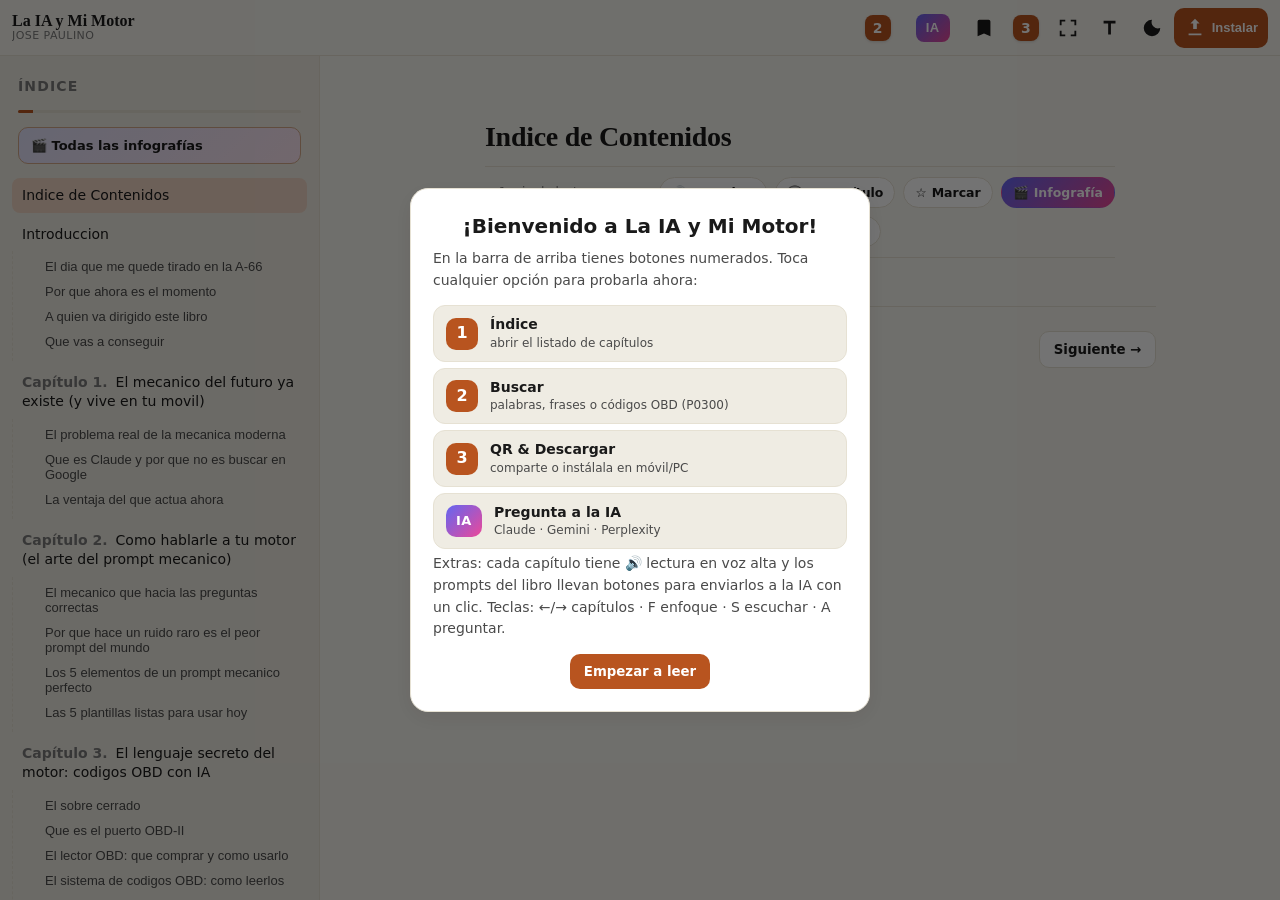
==== commit 03fafc2a: "Nine author reels, per-lesson infographics, and gallery Video library now ships all nine of the auth" ====
--- a/index.html
+++ b/index.html
@@ -62,6 +62,7 @@
       <button id="btnTocClose" class="icon-btn" aria-label="Cerrar índice">×</button>
     </div>
     <div class="toc-progress" aria-hidden="true"><div id="tocProgressBar"></div></div>
+    <button id="btnIgIndexToc" class="toc-gallery">🎬 Todas las infografías</button>
     <nav id="tocNav"></nav>
   </aside>
 
@@ -221,6 +222,18 @@
     <button id="igNextZone" class="ig-zone right" aria-label="Siguiente"></button>
   </div>
 
+  <!-- Infographics gallery modal -->
+  <div id="igIndexModal" class="modal" hidden aria-hidden="true" role="dialog" aria-modal="true" aria-labelledby="igIndexTitle">
+    <div class="modal-body videos-body">
+      <header class="modal-head">
+        <h2 id="igIndexTitle">🎬 Infografías del libro</h2>
+        <button class="icon-btn modal-close" data-close="igIndexModal" aria-label="Cerrar">×</button>
+      </header>
+      <p class="modal-sub">Una infografía animada por cada capítulo y por cada lección. Pulsa cualquiera para verla — funcionan sin internet y puedes activar la narración por voz con 🔊.</p>
+      <div id="igIndexList" class="gal-list"></div>
+    </div>
+  </div>
+
   <!-- Videos modal -->
   <div id="videosModal" class="modal" hidden aria-hidden="true" role="dialog" aria-modal="true" aria-labelledby="videosTitle">
     <div class="modal-body videos-body">
--- a/styles.css
+++ b/styles.css
@@ -661,6 +661,71 @@
 .ig-zone.left { left: 0; }
 .ig-zone.right { right: 0; width: 66%; }
 
+/* Infographics gallery */
+.toc-gallery {
+  display: block; width: calc(100% - 12px);
+  margin: 0 6px 14px;
+  padding: 10px 12px;
+  border-radius: 10px;
+  border: 1px solid color-mix(in srgb, var(--accent) 40%, var(--border));
+  background: linear-gradient(135deg, color-mix(in srgb, #6366f1 18%, var(--surface)), color-mix(in srgb, #ec4899 14%, var(--surface)));
+  color: var(--text);
+  font: 700 13px var(--font-ui);
+  cursor: pointer; text-align: left;
+}
+.toc-gallery:hover { filter: brightness(1.05); }
+.gal-list { max-height: 62vh; overflow-y: auto; }
+.gal-ch { margin-bottom: 10px; }
+.gal-play {
+  display: flex; align-items: center; gap: 8px;
+  width: 100%; text-align: left;
+  border: 1px solid var(--border);
+  background: var(--bg-soft); color: var(--text);
+  border-radius: 10px;
+  padding: 9px 12px;
+  font: 600 13.5px var(--font-ui);
+  cursor: pointer;
+  transition: background .15s ease, border-color .15s ease;
+}
+.gal-play:hover { background: var(--accent-soft); border-color: var(--accent); }
+.gal-play.ch { font-weight: 700; }
+.gal-secs {
+  margin: 4px 0 0 18px;
+  padding-left: 10px;
+  border-left: 1px dashed var(--border);
+  display: flex; flex-direction: column; gap: 3px;
+}
+.gal-play.sec {
+  font-weight: 500; font-size: 12.5px;
+  background: transparent; border-color: transparent;
+  color: var(--text-soft);
+  padding: 6px 10px;
+}
+.gal-play.sec:hover { background: var(--bg-soft); border-color: var(--border); color: var(--text); }
+
+/* Bullets slide */
+.ig-bullets {
+  list-style: none; padding: 0; margin: 0 auto;
+  max-width: 44ch; text-align: left;
+}
+.ig-bullets li {
+  font: 500 clamp(15px, 2.8vw, 19px)/1.5 var(--font-ui);
+  color: #e6dfd0;
+  padding: 9px 0 9px 30px;
+  position: relative;
+  border-bottom: 1px solid rgba(255,255,255,.08);
+  animation: igin .4s ease backwards;
+}
+.ig-bullets li:nth-child(2) { animation-delay: .15s; }
+.ig-bullets li:nth-child(3) { animation-delay: .3s; }
+.ig-bullets li:nth-child(4) { animation-delay: .45s; }
+.ig-bullets li:nth-child(5) { animation-delay: .6s; }
+.ig-bullets li::before {
+  content: '✓';
+  position: absolute; left: 4px;
+  color: #f3a366; font-weight: 800;
+}
+
 /* Videos modal */
 .videos-body { width: min(600px, 100%); }
 .videos-list { max-height: 55vh; overflow-y: auto; }
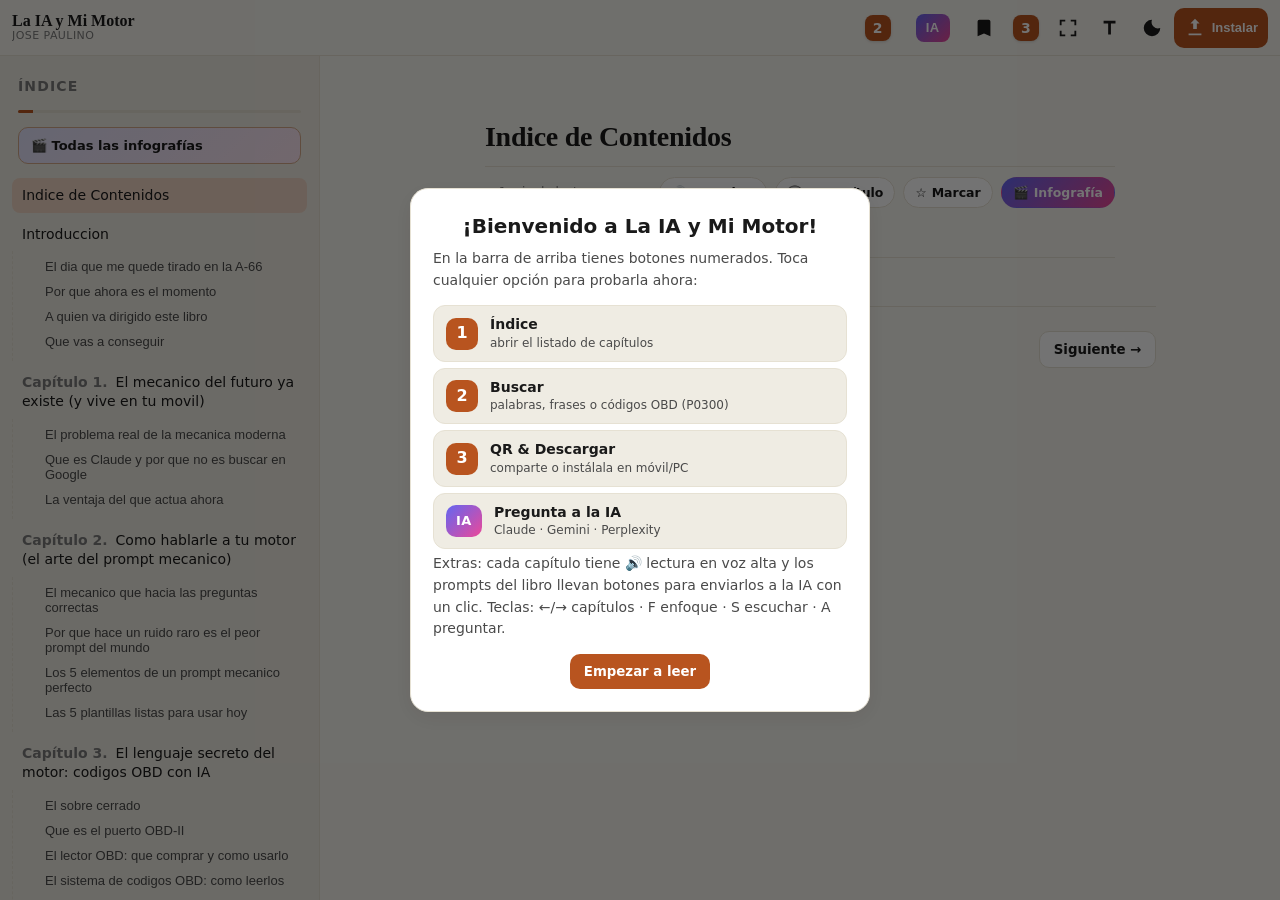
==== commit d2bc10e4: "Inline visual infographics per lesson; drop Instagram video library Per user request, the Instagram " ====
--- a/index.html
+++ b/index.html
@@ -234,22 +234,6 @@
     </div>
   </div>
 
-  <!-- Videos modal -->
-  <div id="videosModal" class="modal" hidden aria-hidden="true" role="dialog" aria-modal="true" aria-labelledby="videosTitle">
-    <div class="modal-body videos-body">
-      <header class="modal-head">
-        <h2 id="videosTitle">📹 Vídeos de la lección</h2>
-        <button class="icon-btn modal-close" data-close="videosModal" aria-label="Cerrar">×</button>
-      </header>
-      <p class="modal-sub">Reels e infografías en vídeo que acompañan al libro. Los vídeos necesitan internet; la infografía animada 🎬 funciona sin conexión.</p>
-      <div id="videosList" class="videos-list"></div>
-      <div class="video-add">
-        <input id="videoAddInput" type="url" placeholder="Pega un enlace de Instagram o YouTube…" />
-        <button id="btnVideoAdd" class="btn small">＋ Añadir a este capítulo</button>
-      </div>
-    </div>
-  </div>
-
   <!-- Notes modal -->
   <div id="notesModal" class="modal" hidden aria-hidden="true" role="dialog" aria-modal="true" aria-labelledby="notesTitle">
     <div class="modal-body">
--- a/styles.css
+++ b/styles.css
@@ -726,55 +726,68 @@
   color: #f3a366; font-weight: 800;
 }
 
-/* Videos modal */
-.videos-body { width: min(600px, 100%); }
-.videos-list { max-height: 55vh; overflow-y: auto; }
-.video-sec {
-  font: 700 11px var(--font-ui);
-  letter-spacing: .16em; text-transform: uppercase;
-  color: var(--muted);
-  margin: 14px 0 8px;
-}
-.video-item {
-  border: 1px solid var(--border);
-  border-radius: 12px;
-  padding: 10px;
-  margin-bottom: 10px;
-  background: var(--bg-soft);
-}
-.video-head {
-  display: flex; justify-content: space-between; align-items: center;
-  font: 600 13px var(--font-ui);
-  margin-bottom: 8px;
-}
-.v-del { border: 0; background: transparent; cursor: pointer; font-size: 14px; }
-.video-frame {
-  position: relative;
-  width: 100%;
-  aspect-ratio: 9/14;
-  max-height: 420px;
-  border-radius: 10px;
-  overflow: hidden;
-  background: #000;
-}
-.video-frame iframe { position: absolute; inset: 0; width: 100%; height: 100%; border: 0; }
-.video-link {
-  display: inline-block; margin-top: 8px;
-  font: 600 12px var(--font-ui);
-  color: var(--accent); text-decoration: none;
-}
-.video-add { display: flex; gap: 8px; margin-top: 12px; }
-.video-add input {
-  flex: 1; padding: 10px 12px; border-radius: 10px;
-  border: 1px solid var(--border);
-  background: var(--bg-soft); color: var(--text);
-  font-size: 13px;
-}
 .ch-act.featured {
   background: linear-gradient(135deg, #6366f1, #ec4899);
   color: #fff; border-color: transparent;
 }
 .ch-act.featured:hover { filter: brightness(1.08); }
+
+/* Inline lesson infographic card */
+.lesson-card {
+  margin: 14px 0 22px;
+  border: 1px solid color-mix(in srgb, var(--accent) 40%, var(--border));
+  border-radius: 14px;
+  overflow: hidden;
+  background: linear-gradient(135deg, color-mix(in srgb, var(--accent) 10%, var(--surface)), var(--surface));
+  font-family: var(--font-ui);
+  box-shadow: 0 2px 12px rgba(0,0,0,.06);
+}
+.lc-head {
+  display: flex; align-items: center; gap: 10px;
+  padding: 10px 14px;
+  border-bottom: 1px solid color-mix(in srgb, var(--accent) 25%, var(--border));
+}
+.lc-num {
+  flex-shrink: 0;
+  display: inline-flex; align-items: center; justify-content: center;
+  width: 30px; height: 30px; border-radius: 9px;
+  background: var(--accent); color: #fff;
+  font-weight: 800; font-size: 15px;
+}
+.lc-label {
+  flex: 1;
+  font-size: 10.5px; font-weight: 800; letter-spacing: .18em;
+  color: var(--accent);
+}
+.lc-play {
+  border: 0; border-radius: 999px;
+  background: linear-gradient(135deg, #6366f1, #ec4899);
+  color: #fff; font: 700 12px var(--font-ui);
+  padding: 7px 13px; cursor: pointer;
+  white-space: nowrap;
+}
+.lc-play:hover { filter: brightness(1.08); }
+.lc-body { padding: 12px 16px 14px; }
+.lc-stat {
+  font: 800 clamp(24px, 5vw, 34px)/1.1 var(--font-ui);
+  color: var(--accent);
+  margin: 2px 0 10px;
+}
+.lc-points { list-style: none; margin: 0; padding: 0; }
+.lc-points li {
+  position: relative;
+  padding: 5px 0 5px 26px;
+  font-size: 13.5px; line-height: 1.5;
+  color: var(--text-soft);
+}
+.lc-points li::before {
+  content: '✓';
+  position: absolute; left: 2px;
+  color: var(--accent); font-weight: 800;
+}
+.lc-key { margin: 0; font-size: 13.5px; line-height: 1.55; color: var(--text-soft); font-style: italic; }
+.lc-meta { margin-top: 8px; font-size: 11.5px; color: var(--muted); }
+@media print { .lc-play { display: none; } }
 
 /* Toast */
 .toast {
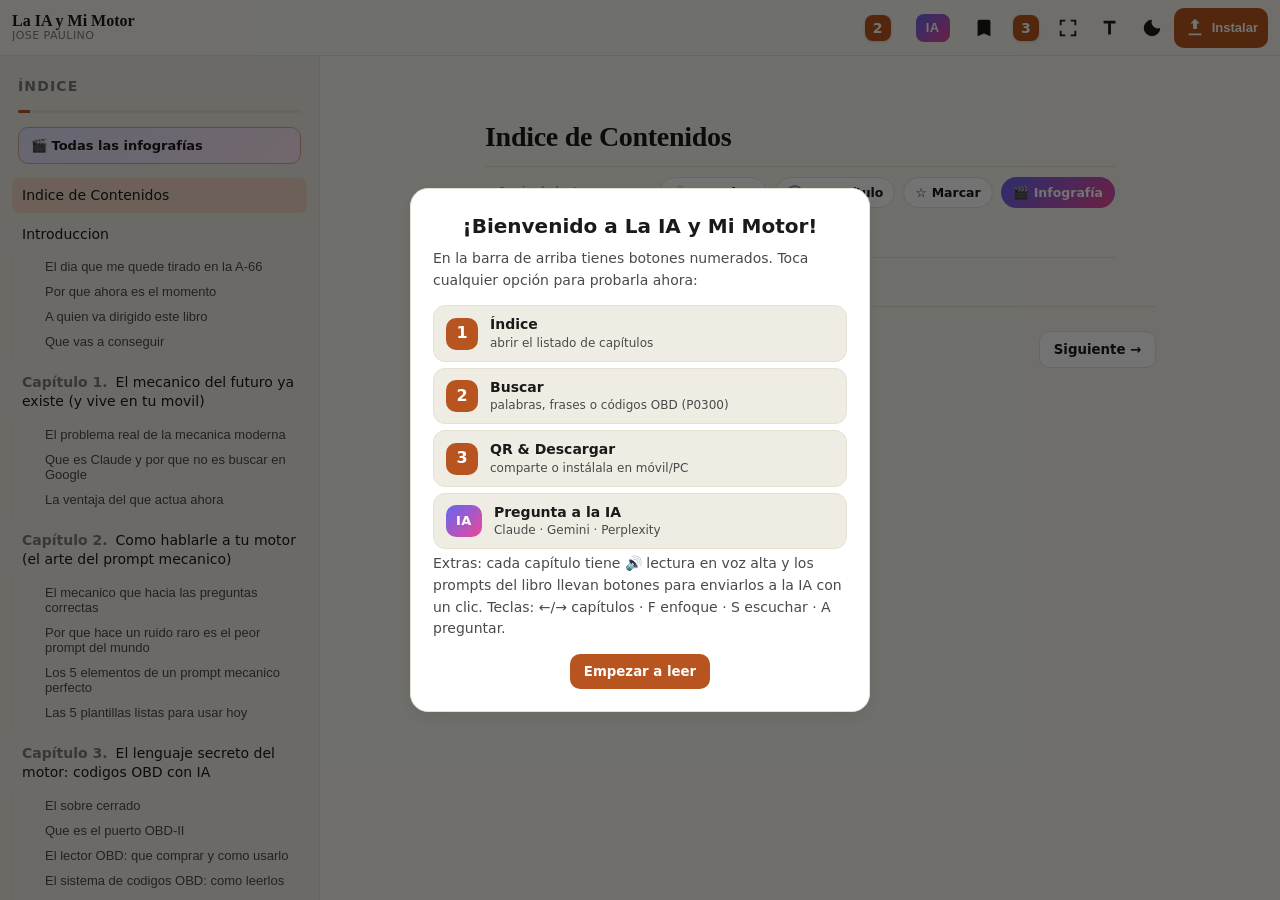
==== commit 5415c9c9: "Technical part illustrations on every lesson infographic Adds art.js: a library of 26 hand-drawn SVG" ====
--- a/index.html
+++ b/index.html
@@ -254,6 +254,7 @@
 
   <!-- QR generator: vendored locally for full offline operation -->
   <script src="data.js"></script>
+  <script src="art.js"></script>
   <script src="vendor-qrcode.js" defer></script>
   <script src="app.js" defer></script>
 </body>
--- a/styles.css
+++ b/styles.css
@@ -624,6 +624,18 @@
 }
 .ig-inner { animation: igin .5s ease; }
 @keyframes igin { from { opacity: 0; transform: translateY(16px) scale(.97); } to { opacity: 1; transform: none; } }
+.ig-art {
+  width: clamp(110px, 22vw, 170px);
+  height: clamp(110px, 22vw, 170px);
+  margin: 0 auto 18px;
+  border-radius: 22px;
+  background: rgba(243,163,102,.08);
+  border: 1px solid rgba(243,163,102,.3);
+  display: grid; place-items: center;
+  padding: 14px;
+  animation: igpop .5s cubic-bezier(.2, 1.3, .4, 1) backwards;
+}
+.ig-art svg { width: 100%; height: 100%; }
 .ig-tag {
   display: inline-block;
   font: 800 11px/1 var(--font-ui);
@@ -767,7 +779,22 @@
   white-space: nowrap;
 }
 .lc-play:hover { filter: brightness(1.08); }
-.lc-body { padding: 12px 16px 14px; }
+.lc-flex { display: flex; align-items: flex-start; gap: 4px; }
+.lc-art {
+  flex-shrink: 0;
+  width: 96px; height: 96px;
+  margin: 12px 0 12px 12px;
+  border-radius: 12px;
+  background: color-mix(in srgb, var(--accent) 7%, var(--bg-soft));
+  border: 1px solid color-mix(in srgb, var(--accent) 25%, var(--border));
+  display: grid; place-items: center;
+  padding: 8px;
+}
+.lc-art svg { width: 100%; height: 100%; }
+.lc-body { padding: 12px 16px 14px; flex: 1; min-width: 0; }
+@media (max-width: 480px) {
+  .lc-art { width: 74px; height: 74px; margin: 10px 0 10px 10px; padding: 5px; }
+}
 .lc-stat {
   font: 800 clamp(24px, 5vw, 34px)/1.1 var(--font-ui);
   color: var(--accent);
